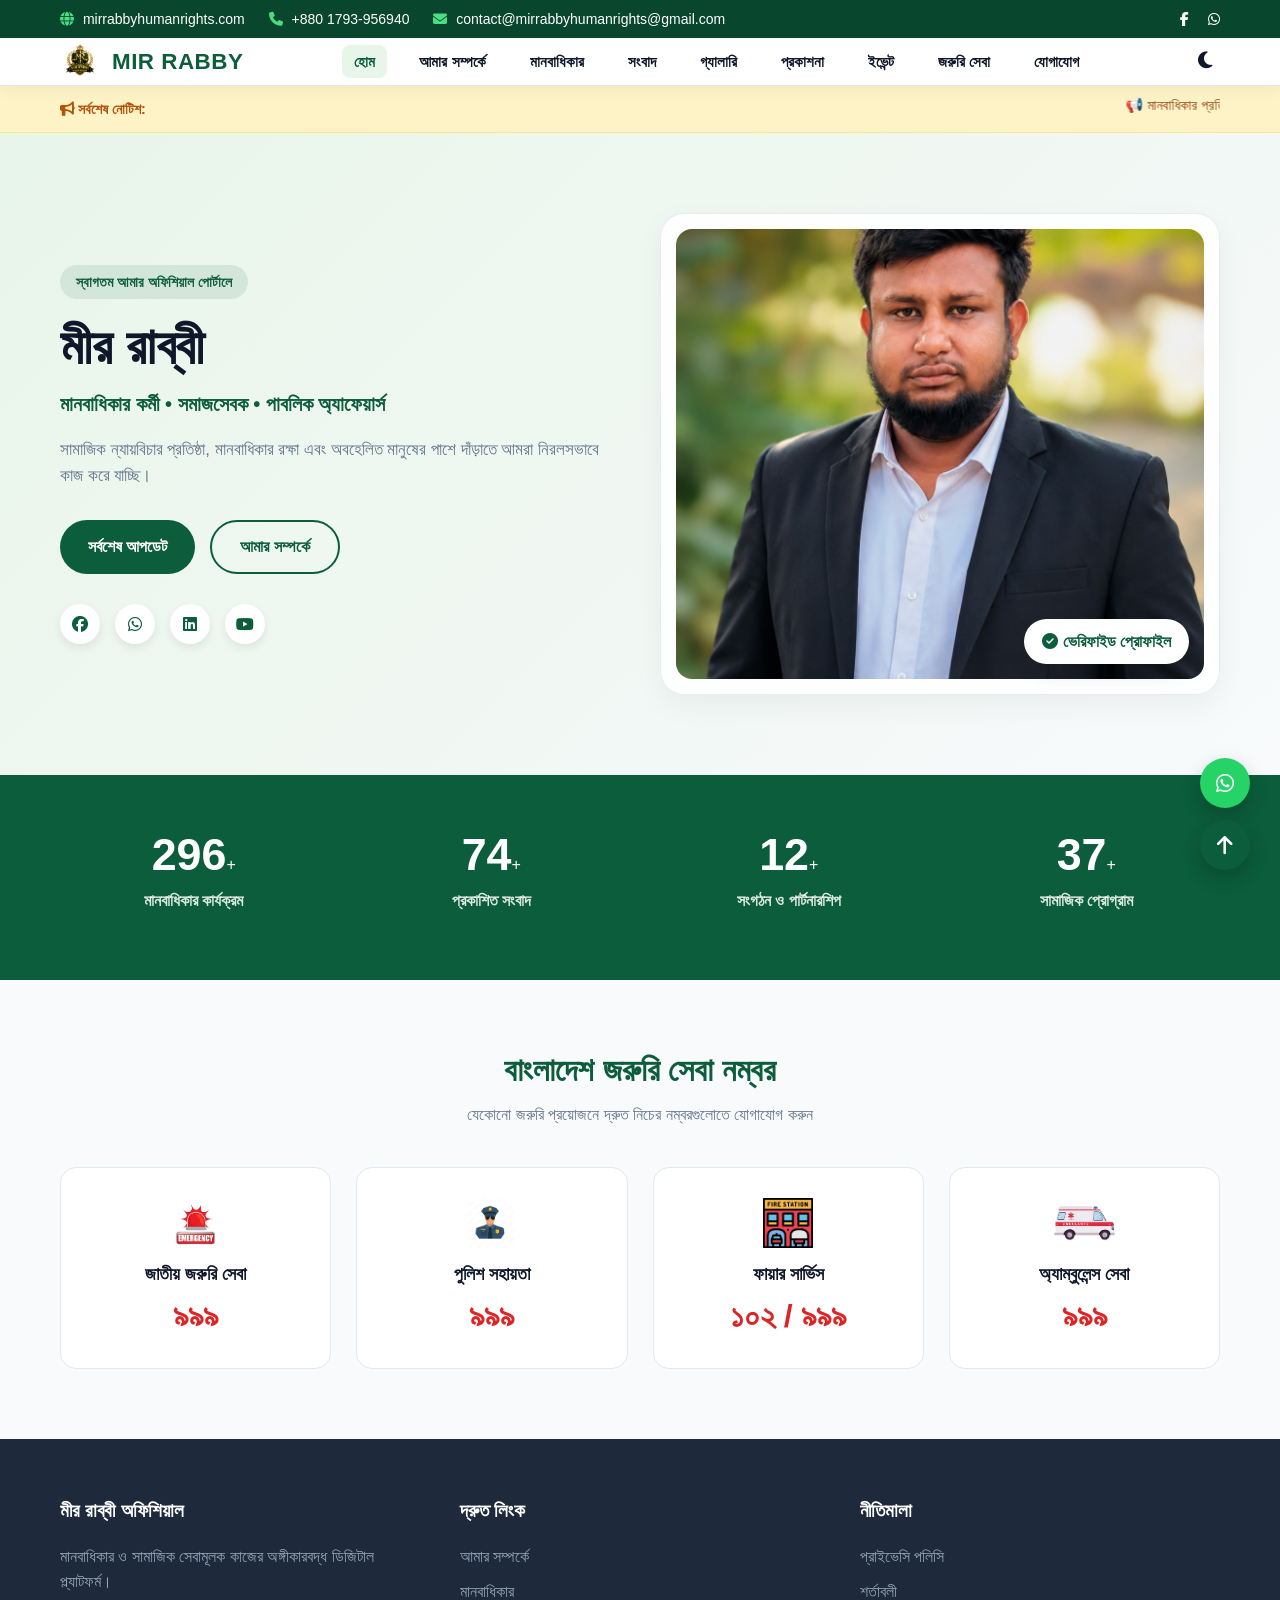
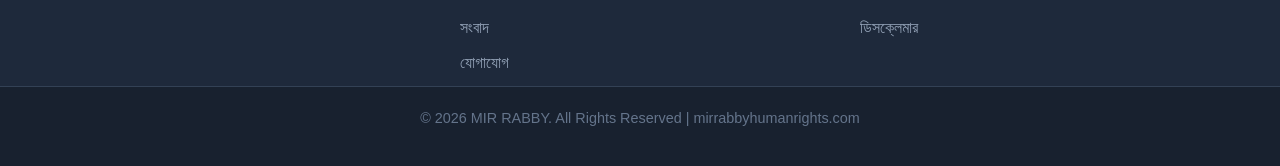
==== index.html @ e4c01ab6 "Update index.html" ====
<!DOCTYPE html>
<html lang="bn">
<head>
    <meta charset="UTF-8">
    <meta name="viewport" content="width=device-width, initial-scale=1.0">
    <title>MIR RABBY | Official Website</title>
    
    <!-- Meta Tags -->
    <meta name="description" content="Mir Rabby Official Website - Human Rights, Social Service & Public Affairs">
    <meta name="author" content="Mir Rabby">
    <meta name="robots" content="index, follow">
    
    <!-- Favicon & PWA -->
    <link rel="icon" type="image/x-icon" href="favicon.ico">
    <link rel="icon" type="image/png" href="assets/images/favicon.png">
    <link rel="manifest" href="manifest.json">
    <meta name="theme-color" content="#0B5D3B">

    <!-- CSS Links -->
    <link rel="stylesheet" href="assets/css/main.css">
    
    <!-- FontAwesome Icons -->
    <link rel="stylesheet" href="https://cdnjs.cloudflare.com/ajax/libs/font-awesome/6.5.1/css/all.min.css">
</head>
<body>

    <!-- 01. Loading Screen -->
    <div id="loader" class="loader-wrapper">
        <div class="loader-content">
            <img src="assets/images/logo.png" alt="Mir Rabby Logo" class="loader-logo" onerror="this.src='https://via.placeholder.com/100?text=MIR+RABBY'">
            <div class="spinner"></div>
            <p class="loader-text">স্বাগতম মীর রাব্বী অফিশিয়াল পোর্টালে...</p>
        </div>
    </div>

    <!-- 02. Top Information Bar -->
    <div class="top-bar">
        <div class="container top-bar-container">
            <div class="top-info">
                <span><i class="fa-solid fa-globe"></i> mirrabbyhumanrights.com</span>
                <span><i class="fa-solid fa-phone"></i> +880 1793-956940</span>
                <span><i class="fa-solid fa-envelope"></i> contact@mirrabbyhumanrights@gmail.com</span>
            </div>
            <div class="top-social">
                <a href="#" target="_blank"><i class="fa-brands fa-facebook-f"></i></a>
                <a href="#" target="_blank"><i class="fa-brands fa-whatsapp"></i></a>
            </div>
        </div>
    </div>

    <!-- 03. Header & Navigation -->
    <header class="header">
        <div class="container header-container">
            <a href="index.html" class="logo">
                <img src="assets/images/logo.png" alt="Logo" onerror="this.src='https://via.placeholder.com/40?text=MR'">
                <span class="logo-text">MIR RABBY</span>
            </a>
            
            <nav class="nav-menu" id="navMenu">
                <ul>
                    <li><a href="index.html" class="active">হোম</a></li>
                    <li><a href="pages/about.html">আমার সম্পর্কে</a></li>
                    <li><a href="pages/human-rights.html">মানবাধিকার</a></li>
                    <li><a href="pages/news.html">সংবাদ</a></li>
                    <li><a href="pages/gallery.html">গ্যালারি</a></li>
                    <li><a href="pages/publications.html">প্রকাশনা</a></li>
                    <li><a href="pages/events.html">ইভেন্ট</a></li>
                    <li><a href="pages/emergency.html">জরুরি সেবা</a></li>
                    <li><a href="pages/contact.html">যোগাযোগ</a></li>
                </ul>
            </nav>

            <div class="header-actions">
                <button class="theme-toggle" id="themeToggle" aria-label="Toggle Theme">
                    <i class="fa-solid fa-moon"></i>
                </button>
                <div class="hamburger" id="hamburger">
                    <span></span>
                    <span></span>
                    <span></span>
                </div>
            </div>
        </div>
    </header>

    <!-- 04. Running Headline (Ticker) -->
    <div class="news-ticker">
        <div class="container ticker-container">
            <div class="ticker-title"><i class="fa-solid fa-bullhorn"></i> সর্বশেষ নোটিশ:</div>
            <div class="ticker-content">
                <marquee onmouseover="this.stop();" onmouseout="this.start();">
                    📢 মানবাধিকার প্রতিষ্ঠায় আমরা প্রতিশ্রুতিবদ্ধ • মানবাধিকার, সামাজিক সেবা ও জনকল্যাণমূলক কার্যক্রমের মাধ্যমে একটি ন্যায়ভিত্তিক, মানবিক ও বৈষম্যহীন সমাজ গড়ে তোলাই আমাদের লক্ষ্য • অন্যায়, দুর্নীতি ও বৈষম্যের বিরুদ্ধে সচেতন হোন এবং মানবতার পক্ষে দাঁড়ান • 🚧 আমাদের ওয়েবসাইট বর্তমানে উন্নয়নাধীন (Under Development) • কাজ সম্পন্ন হলে মানবাধিকার, সামাজিক সেবা, সংবাদ, প্রকাশনা, ছবি, ভিডিও ও বিভিন্ন কার্যক্রমের সর্বশেষ আপডেট এখানে প্রকাশিত হবে • আমাদের সঙ্গে থাকুন এবং নিয়মিত ভিজিট করুন • "যদি আপনি ভয় পান, তবে আপনি শেষ; যদি আপনি অন্যায়ের বিরুদ্ধে রুখে দাঁড়ান, তবে আপনিই বাংলাদেশ।" • প্রয়োজনে 📞 +8801793956940 • 🌐 Welcome to MIR RABBY OFFICIAL
                </marquee>
            </div>
        </div>
    </div>

    <!-- 05. Premium Hero Section -->
    <section class="hero-section">
        <div class="container hero-container">
            <div class="hero-left">
                <span class="welcome-tag">স্বাগতম আমার অফিশিয়াল পোর্টালে</span>
                <h1 class="hero-title">মীর রাব্বী</h1>
                <h3 class="hero-tagline">মানবাধিকার কর্মী • সমাজসেবক • পাবলিক অ্যাফেয়ার্স</h3>
                <p class="hero-intro">
                    সামাজিক ন্যায়বিচার প্রতিষ্ঠা, মানবাধিকার রক্ষা এবং অবহেলিত মানুষের পাশে দাঁড়াতে আমরা নিরলসভাবে কাজ করে যাচ্ছি।
                </p>
                <div class="hero-buttons">
                    <a href="pages/news.html" class="btn btn-primary">সর্বশেষ আপডেট</a>
                    <a href="pages/about.html" class="btn btn-outline">আমার সম্পর্কে</a>
                </div>
                <div class="hero-social">
                    <a href="#"><i class="fa-brands fa-facebook"></i></a>
                    <a href="#"><i class="fa-brands fa-whatsapp"></i></a>
                    <a href="#"><i class="fa-brands fa-linkedin"></i></a>
                    <a href="#"><i class="fa-brands fa-youtube"></i></a>
                </div>
            </div>
            <div class="hero-right">
                <div class="hero-image-card glass-card">
                    <img src="assets/images/profile.jpg" alt="Mir Rabby" class="hero-img" onerror="this.src='https://via.placeholder.com/400x500?text=Mir+Rabby'">
                    <div class="verified-badge">
                        <i class="fa-solid fa-circle-check"></i> ভেরিফাইড প্রোফাইল
                    </div>
                </div>
            </div>
        </div>
    </section>

    <!-- 06. Statistics Section -->
    <section class="stats-section">
        <div class="container stats-container">
            <div class="stat-card">
                <h2 class="counter" data-target="1500">0</h2>+
                <p>মানবাধিকার কার্যক্রম</p>
            </div>
            <div class="stat-card">
                <h2 class="counter" data-target="350">0</h2>+
                <p>প্রকাশিত সংবাদ</p>
            </div>
            <div class="stat-card">
                <h2 class="counter" data-target="12">0</h2>+
                <p>সংগঠন ও পার্টনারশিপ</p>
            </div>
            <div class="stat-card">
                <h2 class="counter" data-target="85">0</h2>+
                <p>সামাজিক প্রোগ্রাম</p>
            </div>
        </div>
    </section>

    <!-- 13. Bangladesh Emergency Services -->
    <section class="emergency-section">
        <div class="container">
            <div class="section-title">
                <h2>বাংলাদেশ জরুরি সেবা নম্বর</h2>
                <p>যেকোনো জরুরি প্রয়োজনে দ্রুত নিচের নম্বরগুলোতে যোগাযোগ করুন</p>
            </div>
            <div class="emergency-grid">
                <div class="emergency-card">
                    <img src="assets/images/icons/emergency.png" alt="Emergency" onerror="this.src='https://via.placeholder.com/50?text=999'">
                    <h3>জাতীয় জরুরি সেবা</h3>
                    <h2>৯৯৯</h2>
                </div>
                <div class="emergency-card">
                    <img src="assets/images/icons/police.png" alt="Police" onerror="this.src='https://via.placeholder.com/50?text=Police'">
                    <h3>পুলিশ সহায়তা</h3>
                    <h2>৯৯৯</h2>
                </div>
                <div class="emergency-card">
                    <img src="assets/images/icons/fire.png" alt="Fire" onerror="this.src='https://via.placeholder.com/50?text=Fire'">
                    <h3>ফায়ার সার্ভিস</h3>
                    <h2>১০২ / ৯৯৯</h2>
                </div>
                <div class="emergency-card">
                    <img src="assets/images/icons/ambulance.png" alt="Ambulance" onerror="this.src='https://via.placeholder.com/50?text=Amb'">
                    <h3>অ্যাম্বুলেন্স সেবা</h3>
                    <h2>৯৯৯</h2>
                </div>
            </div>
        </div>
    </section>

    <!-- 18. Footer -->
    <footer class="footer">
        <div class="container footer-container">
            <div class="footer-col">
                <h3>মীর রাব্বী অফিশিয়াল</h3>
                <p>মানবাধিকার ও সামাজিক সেবামূলক কাজের অঙ্গীকারবদ্ধ ডিজিটাল প্ল্যাটফর্ম।</p>
            </div>
            <div class="footer-col">
                <h3>দ্রুত লিংক</h3>
                <ul>
                    <li><a href="pages/about.html">আমার সম্পর্কে</a></li>
                    <li><a href="pages/human-rights.html">মানবাধিকার</a></li>
                    <li><a href="pages/news.html">সংবাদ</a></li>
                    <li><a href="pages/contact.html">যোগাযোগ</a></li>
                </ul>
            </div>
            <div class="footer-col">
                <h3>নীতিমালা</h3>
                <ul>
                    <li><a href="pages/privacy-policy.html">প্রাইভেসি পলিসি</a></li>
                    <li><a href="pages/terms.html">শর্তাবলী</a></li>
                    <li><a href="pages/disclaimer.html">ডিসক্লেমার</a></li>
                </ul>
            </div>
        </div>
        <div class="footer-bottom">
            <p>&copy; 2026 MIR RABBY. All Rights Reserved | mirrabbyhumanrights.com</p>
        </div>
    </footer>

    <!-- 19. Floating Buttons -->
    <div class="floating-buttons">
        <a href="https://wa.me/8801700000000" class="float-btn whatsapp" target="_blank"><i class="fa-brands fa-whatsapp"></i></a>
        <button class="float-btn back-to-top" id="backToTop"><i class="fa-solid fa-arrow-up"></i></button>
    </div>

    <!-- JavaScript Files -->
    <script src="assets/js/loader.js"></script>
    <script src="assets/js/theme.js"></script>
    <script src="assets/js/navbar.js"></script>
    <script src="assets/js/counter.js"></script>
    <script src="assets/js/scroll.js"></script>
    <script src="assets/js/app.js"></script>
</body>
</html>
---- assets/css/main.css ----
/*
=====================================================
MIR RABBY HUMAN RIGHTS - MAIN CSS CONTROLLER
=====================================================
*/

/* Core Imports */
@import url("./variables.css");
@import url("./reset.css");
@import url("./typography.css");
@import url("./navbar.css");
@import url("./hero.css");
@import url("./emergency.css");
@import url("./footer.css");
@import url("./responsive.css");

/* Container System */
.container {
    width: 100%;
    max-width: var(--container-max-width);
    margin: 0 auto;
    padding: 0 20px;
}

/* Common Layout Components */
.glass-card {
    background: var(--glass-bg);
    backdrop-filter: var(--glass-blur);
    -webkit-backdrop-filter: var(--glass-blur);
    border: 1px solid var(--glass-border);
    border-radius: var(--radius-lg);
    box-shadow: var(--glass-shadow);
}

.section-title {
    text-align: center;
    margin-bottom: 40px;
}

.section-title h2 {
    font-size: 2rem;
    color: var(--primary-color);
    margin-bottom: 10px;
}

.section-title p {
    color: var(--text-muted);
}

/* Button UI Elements */
.btn {
    display: inline-flex;
    align-items: center;
    justify-content: center;
    gap: 10px;
    padding: 12px 28px;
    border-radius: 50px;
    font-weight: 600;
    transition: var(--transition);
}

.btn-primary {
    background: var(--primary-color);
    color: var(--white-color) !important;
}

.btn-primary:hover {
    background: var(--primary-dark);
    transform: translateY(-2px);
}

.btn-outline {
    border: 2px solid var(--primary-color);
    color: var(--primary-color);
}

.btn-outline:hover {
    background: var(--primary-color);
    color: var(--white-color) !important;
}
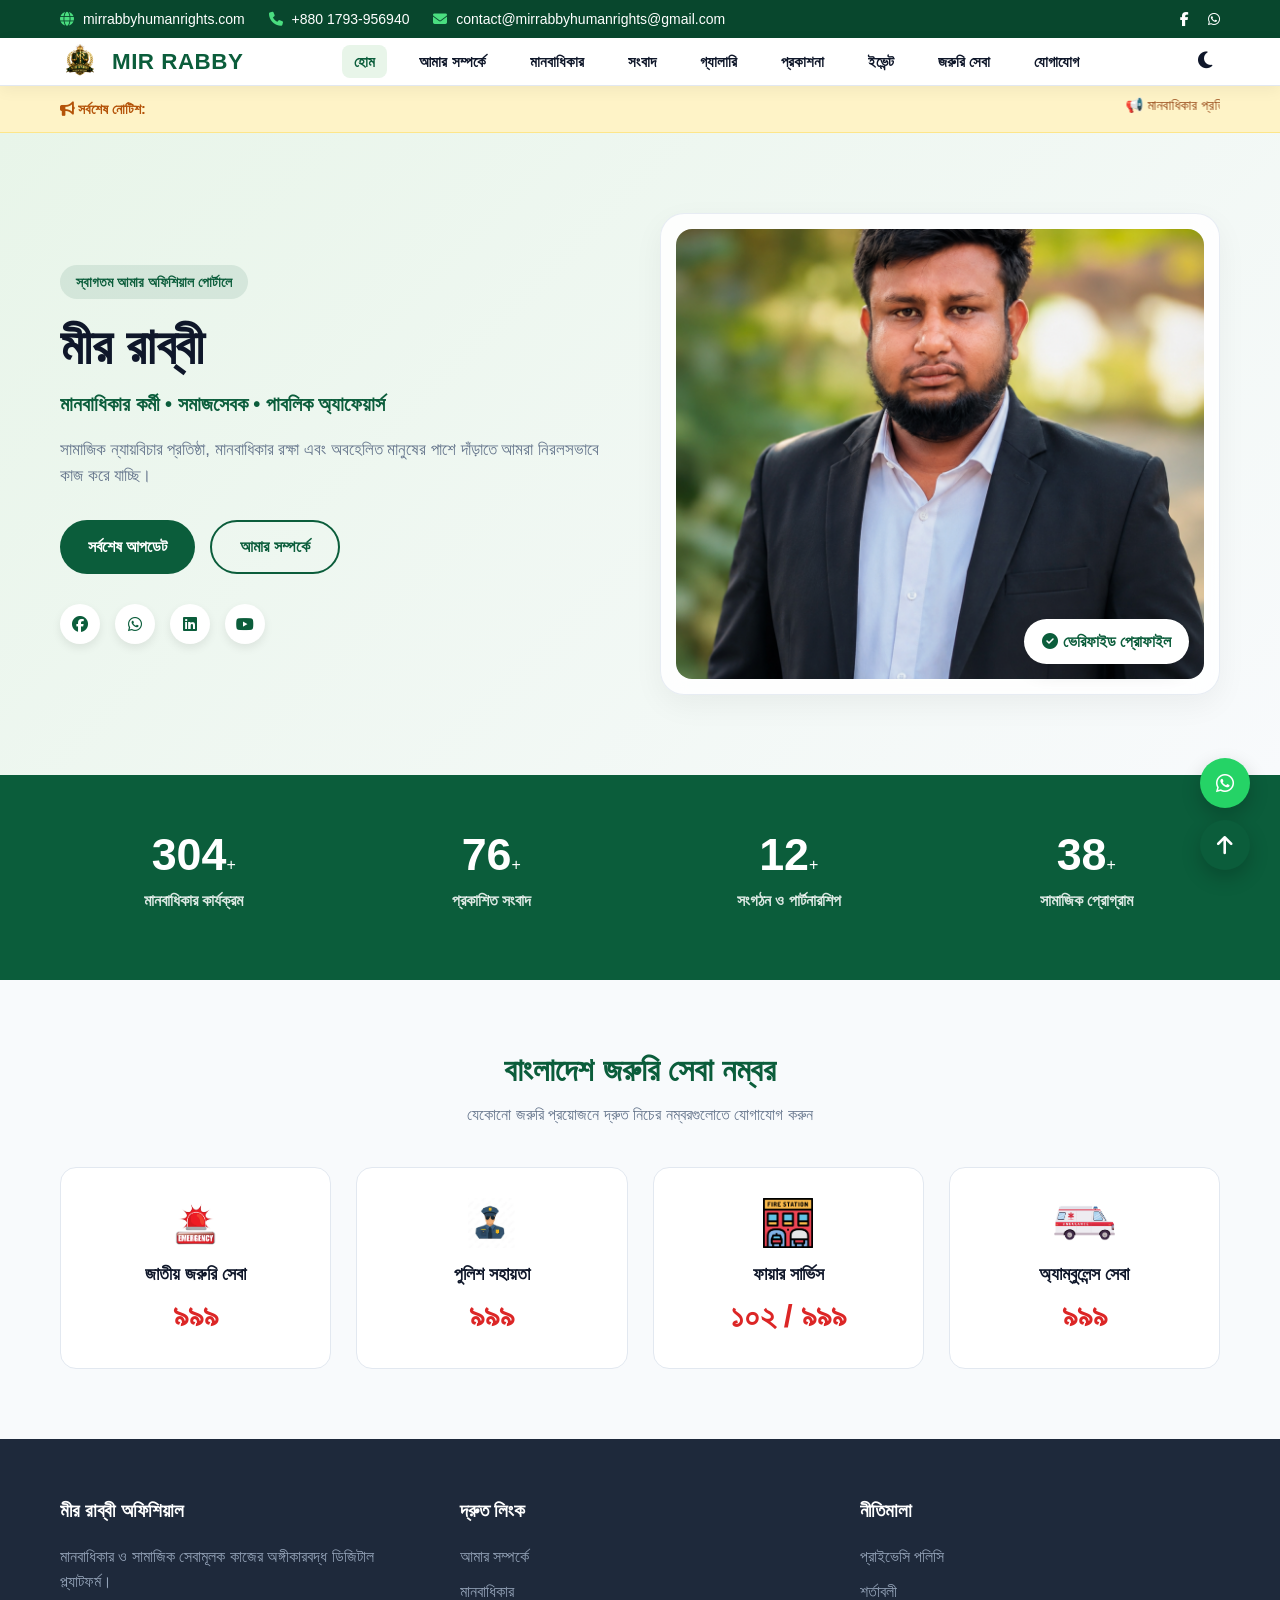
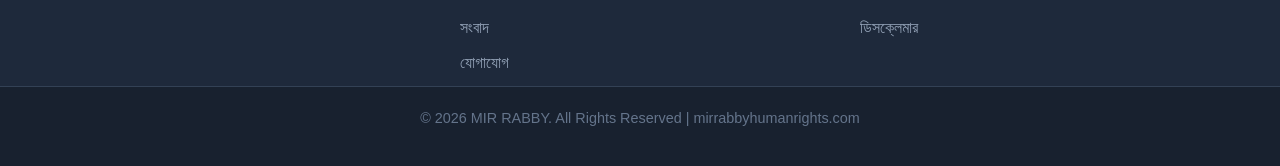
==== commit a9b21df5: "Update index.html" ====
--- a/index.html
+++ b/index.html
@@ -213,7 +213,7 @@
 
     <!-- 19. Floating Buttons -->
     <div class="floating-buttons">
-        <a href="https://wa.me/8801700000000" class="float-btn whatsapp" target="_blank"><i class="fa-brands fa-whatsapp"></i></a>
+        <a href="https://wa.me/8801793956940" class="float-btn whatsapp" target="_blank"><i class="fa-brands fa-whatsapp"></i></a>
         <button class="float-btn back-to-top" id="backToTop"><i class="fa-solid fa-arrow-up"></i></button>
     </div>
 
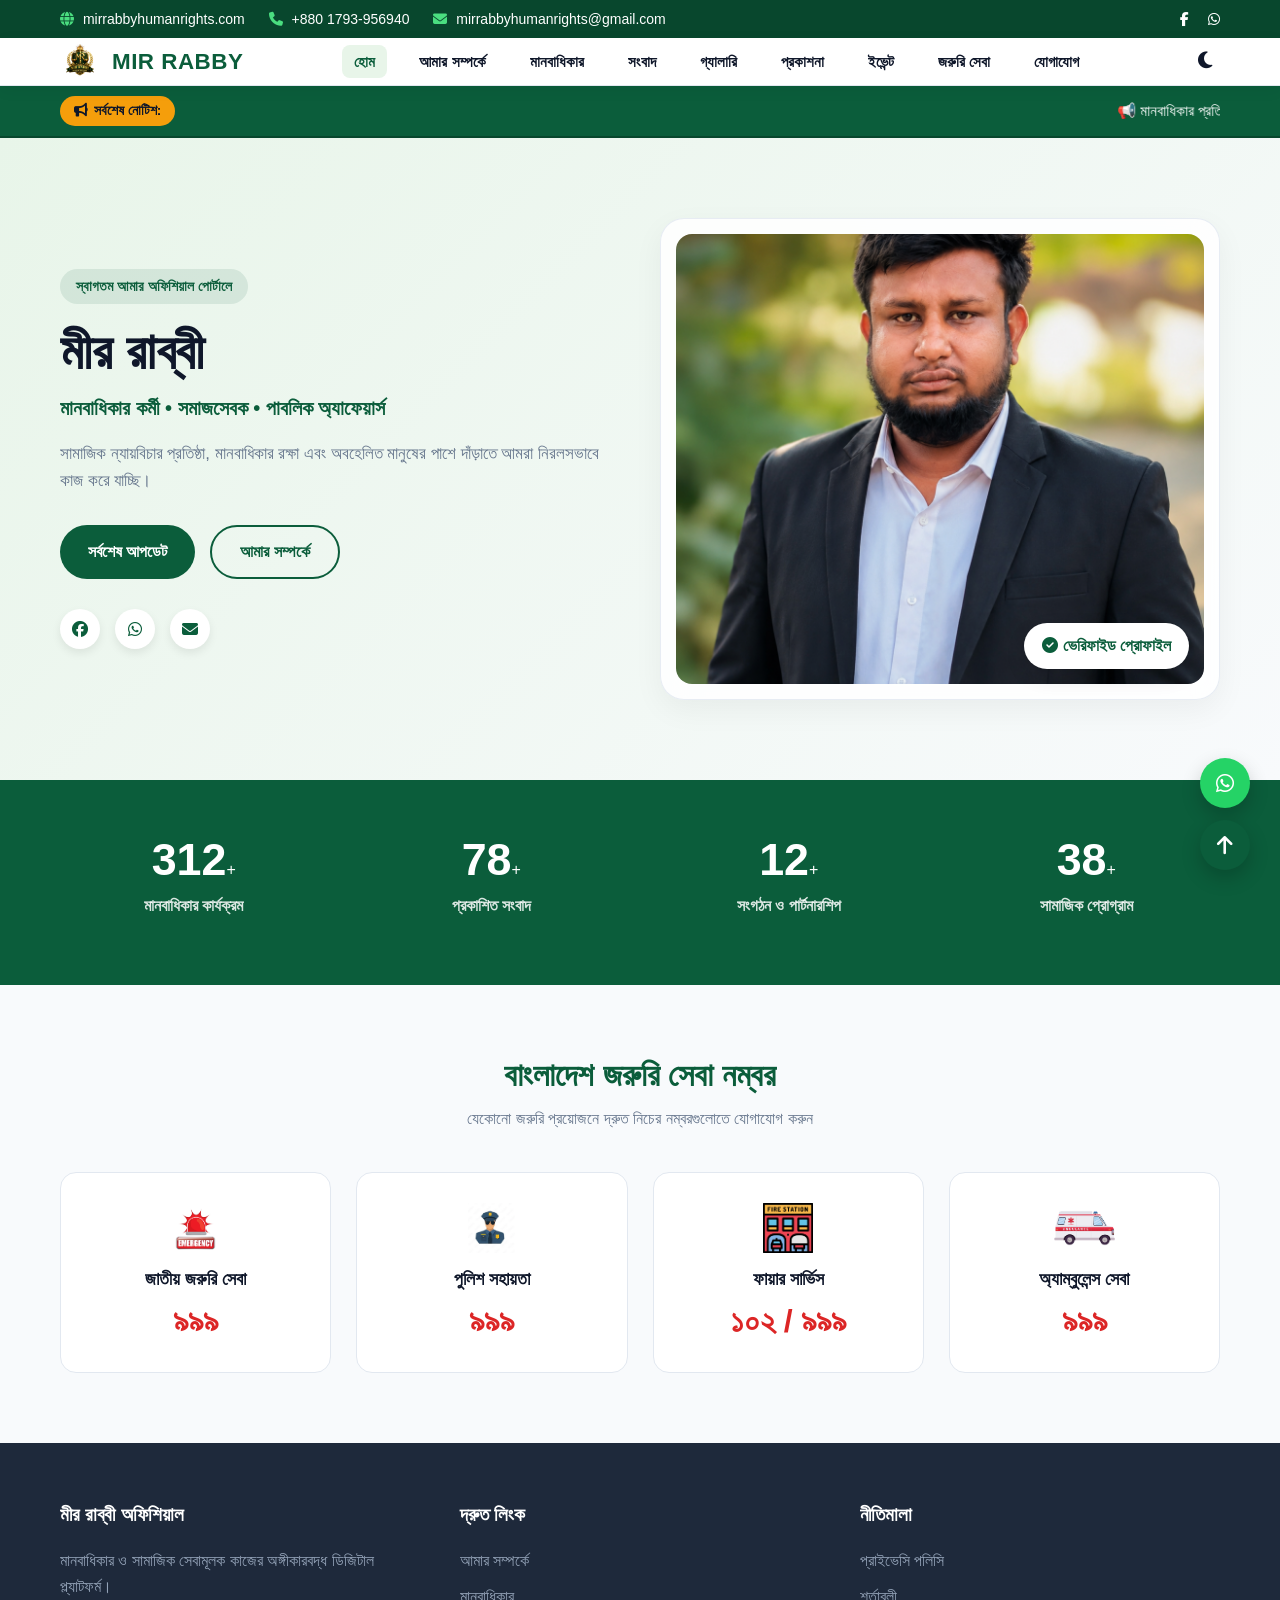
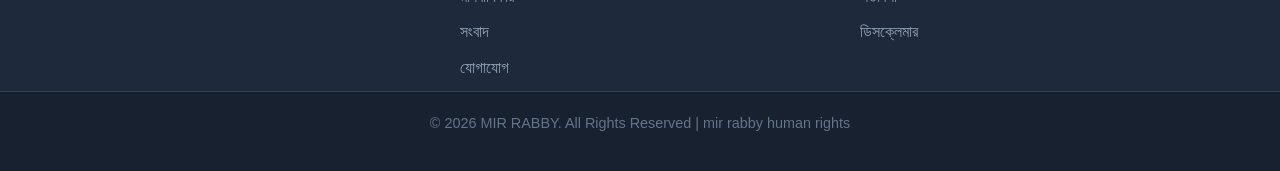
==== commit c656a616: "Update index.html" ====
--- a/index.html
+++ b/index.html
@@ -27,7 +27,7 @@
     <!-- 01. Loading Screen -->
     <div id="loader" class="loader-wrapper">
         <div class="loader-content">
-            <img src="assets/images/logo.png" alt="Mir Rabby Logo" class="loader-logo" onerror="this.src='https://via.placeholder.com/100?text=MIR+RABBY'">
+            <img src="assets/images/logo.png" alt="Mir Rabby Logo" class="loader-logo">
             <div class="spinner"></div>
             <p class="loader-text">স্বাগতম মীর রাব্বী অফিশিয়াল পোর্টালে...</p>
         </div>
@@ -39,11 +39,11 @@
             <div class="top-info">
                 <span><i class="fa-solid fa-globe"></i> mirrabbyhumanrights.com</span>
                 <span><i class="fa-solid fa-phone"></i> +880 1793-956940</span>
-                <span><i class="fa-solid fa-envelope"></i> contact@mirrabbyhumanrights@gmail.com</span>
+                <span><i class="fa-solid fa-envelope"></i> mirrabbyhumanrights@gmail.com</span>
             </div>
             <div class="top-social">
-                <a href="#" target="_blank"><i class="fa-brands fa-facebook-f"></i></a>
-                <a href="#" target="_blank"><i class="fa-brands fa-whatsapp"></i></a>
+                <a href="https://facebook.com/mirrabby962" target="_blank"><i class="fa-brands fa-facebook-f"></i></a>
+                <a href="https://wa.me/8801793956940" target="_blank"><i class="fa-brands fa-whatsapp"></i></a>
             </div>
         </div>
     </div>
@@ -52,7 +52,7 @@
     <header class="header">
         <div class="container header-container">
             <a href="index.html" class="logo">
-                <img src="assets/images/logo.png" alt="Logo" onerror="this.src='https://via.placeholder.com/40?text=MR'">
+                <img src="assets/images/logo.png" alt="Logo">
                 <span class="logo-text">MIR RABBY</span>
             </a>
             
@@ -89,7 +89,7 @@
             <div class="ticker-title"><i class="fa-solid fa-bullhorn"></i> সর্বশেষ নোটিশ:</div>
             <div class="ticker-content">
                 <marquee onmouseover="this.stop();" onmouseout="this.start();">
-                    📢 মানবাধিকার প্রতিষ্ঠায় আমরা প্রতিশ্রুতিবদ্ধ • মানবাধিকার, সামাজিক সেবা ও জনকল্যাণমূলক কার্যক্রমের মাধ্যমে একটি ন্যায়ভিত্তিক, মানবিক ও বৈষম্যহীন সমাজ গড়ে তোলাই আমাদের লক্ষ্য • অন্যায়, দুর্নীতি ও বৈষম্যের বিরুদ্ধে সচেতন হোন এবং মানবতার পক্ষে দাঁড়ান • 🚧 আমাদের ওয়েবসাইট বর্তমানে উন্নয়নাধীন (Under Development) • কাজ সম্পন্ন হলে মানবাধিকার, সামাজিক সেবা, সংবাদ, প্রকাশনা, ছবি, ভিডিও ও বিভিন্ন কার্যক্রমের সর্বশেষ আপডেট এখানে প্রকাশিত হবে • আমাদের সঙ্গে থাকুন এবং নিয়মিত ভিজিট করুন • "যদি আপনি ভয় পান, তবে আপনি শেষ; যদি আপনি অন্যায়ের বিরুদ্ধে রুখে দাঁড়ান, তবে আপনিই বাংলাদেশ।" • প্রয়োজনে 📞 +8801793956940 • 🌐 Welcome to MIR RABBY OFFICIAL
+                    📢 মানবাধিকার প্রতিষ্ঠায় আমরা প্রতিশ্রুতিবদ্ধ • মানবাধিকার, সামাজিক সেবা ও জনকল্যাণমূলক কার্যক্রমের মাধ্যমে একটি ন্যায়ভিত্তিক, মানবিক ও বৈষম্যহীন সমাজ গড়ে তোলাই আমাদের লক্ষ্য • অন্যায়, দুর্নীতি ও বৈষম্যের বিরুদ্ধে সচেতন হোন এবং মানবতার পক্ষে দাঁড়ান • 🚧 আমাদের ওয়েবসাইট বর্তমানে উন্নয়নাধীন (Under Development) • কাজ সম্পন্ন হলে মানবাধিকার, সামাজিক সেবা, সংবাদ, প্রকাশনা, ছবি, ভিডিও ও বিভিন্ন কার্যক্রমের সর্বশেষ আপডেট এখানে প্রকাশিত হবে • আমাদের সঙ্গে থাকুন এবং নিয়মিত ভিজিট করুন • "যদি আপনি ভয় পান, তবে আপনি শেষ; যদি আপনি অন্যায়ের বিরুদ্ধে রুখে দাঁড়ান, তবে আপনিই বাংলাদেশ।" • প্রয়োজনে 📞 +8801793956940 • 🌐 Welcome to MIR RABBY OFFICIAL
                 </marquee>
             </div>
         </div>
@@ -110,15 +110,14 @@
                     <a href="pages/about.html" class="btn btn-outline">আমার সম্পর্কে</a>
                 </div>
                 <div class="hero-social">
-                    <a href="#"><i class="fa-brands fa-facebook"></i></a>
-                    <a href="#"><i class="fa-brands fa-whatsapp"></i></a>
-                    <a href="#"><i class="fa-brands fa-linkedin"></i></a>
-                    <a href="#"><i class="fa-brands fa-youtube"></i></a>
+                    <a href="https://facebook.com/mirrabby962" target="_blank"><i class="fa-brands fa-facebook"></i></a>
+                    <a href="https://wa.me/8801793956940" target="_blank"><i class="fa-brands fa-whatsapp"></i></a>
+                    <a href="mailto:mirrabbyhumanrights@gmail.com"><i class="fa-solid fa-envelope"></i></a>
                 </div>
             </div>
             <div class="hero-right">
                 <div class="hero-image-card glass-card">
-                    <img src="assets/images/profile.jpg" alt="Mir Rabby" class="hero-img" onerror="this.src='https://via.placeholder.com/400x500?text=Mir+Rabby'">
+                    <img src="assets/images/profile.jpg" alt="Mir Rabby" class="hero-img">
                     <div class="verified-badge">
                         <i class="fa-solid fa-circle-check"></i> ভেরিফাইড প্রোফাইল
                     </div>
@@ -154,26 +153,26 @@
         <div class="container">
             <div class="section-title">
                 <h2>বাংলাদেশ জরুরি সেবা নম্বর</h2>
-                <p>যেকোনো জরুরি প্রয়োজনে দ্রুত নিচের নম্বরগুলোতে যোগাযোগ করুন</p>
+                <p>যেকোনো জরুরি প্রয়োজনে দ্রুত নিচের নম্বরগুলোতে যোগাযোগ করুন</p>
             </div>
             <div class="emergency-grid">
                 <div class="emergency-card">
-                    <img src="assets/images/icons/emergency.png" alt="Emergency" onerror="this.src='https://via.placeholder.com/50?text=999'">
+                    <img src="assets/images/icons/emergency.png" alt="Emergency" onerror="this.src='assets/images/logo.png'">
                     <h3>জাতীয় জরুরি সেবা</h3>
                     <h2>৯৯৯</h2>
                 </div>
                 <div class="emergency-card">
-                    <img src="assets/images/icons/police.png" alt="Police" onerror="this.src='https://via.placeholder.com/50?text=Police'">
+                    <img src="assets/images/icons/police.png" alt="Police" onerror="this.src='assets/images/logo.png'">
                     <h3>পুলিশ সহায়তা</h3>
                     <h2>৯৯৯</h2>
                 </div>
                 <div class="emergency-card">
-                    <img src="assets/images/icons/fire.png" alt="Fire" onerror="this.src='https://via.placeholder.com/50?text=Fire'">
+                    <img src="assets/images/icons/fire.png" alt="Fire" onerror="this.src='assets/images/logo.png'">
                     <h3>ফায়ার সার্ভিস</h3>
                     <h2>১০২ / ৯৯৯</h2>
                 </div>
                 <div class="emergency-card">
-                    <img src="assets/images/icons/ambulance.png" alt="Ambulance" onerror="this.src='https://via.placeholder.com/50?text=Amb'">
+                    <img src="assets/images/icons/ambulance.png" alt="Ambulance" onerror="this.src='assets/images/logo.png'">
                     <h3>অ্যাম্বুলেন্স সেবা</h3>
                     <h2>৯৯৯</h2>
                 </div>
@@ -207,7 +206,7 @@
             </div>
         </div>
         <div class="footer-bottom">
-            <p>&copy; 2026 MIR RABBY. All Rights Reserved | mirrabbyhumanrights.com</p>
+            <p>&copy; 2026 MIR RABBY. All Rights Reserved | mir rabby human rights</p>
         </div>
     </footer>
 
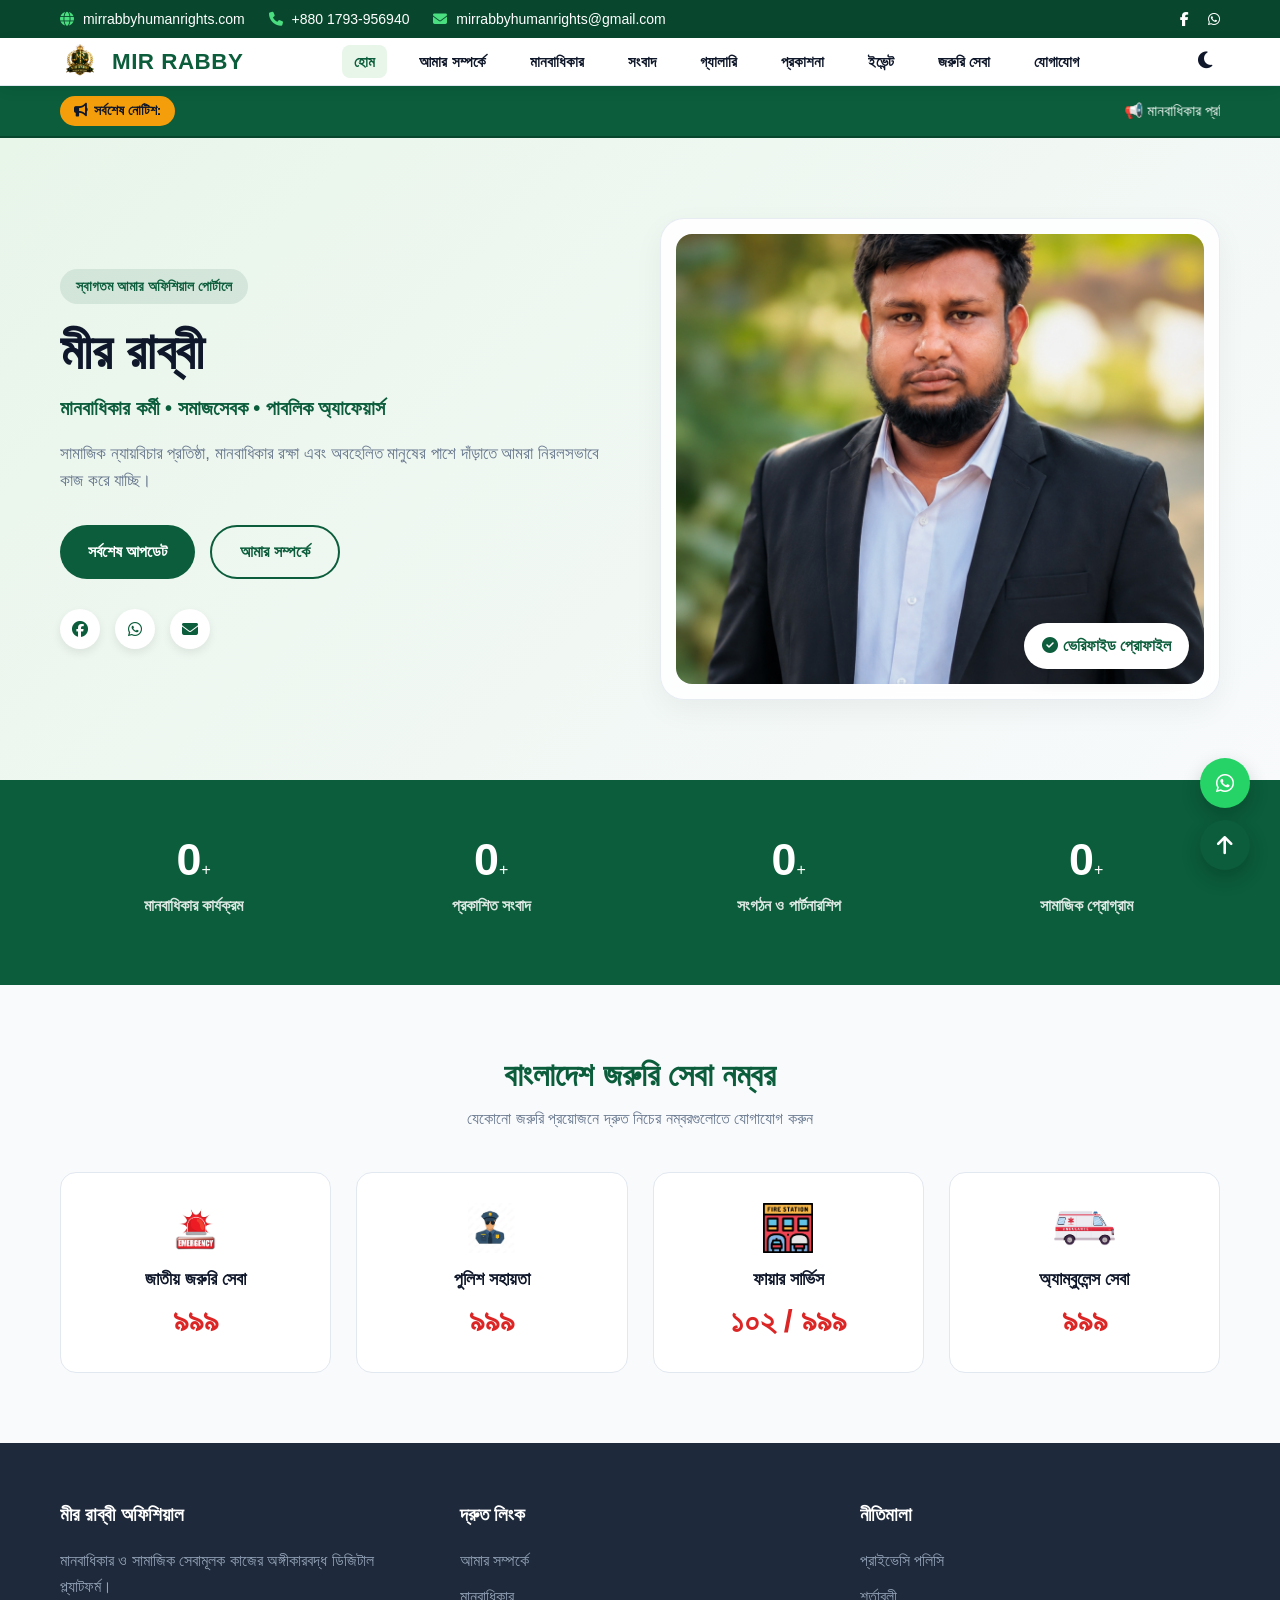
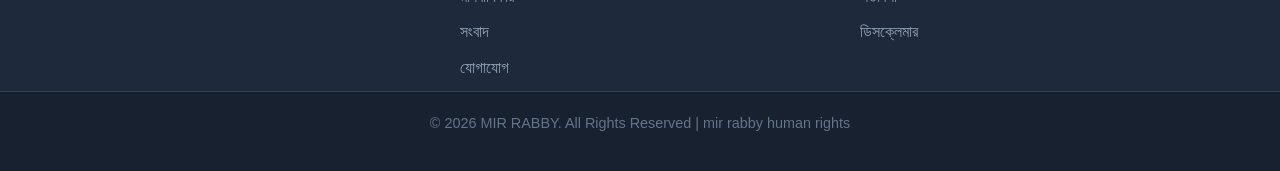
==== commit e6876519: "Set all counter data-target values to zero Updated counter data-target values to zero for all stat c" ====
--- a/index.html
+++ b/index.html
@@ -130,19 +130,19 @@
     <section class="stats-section">
         <div class="container stats-container">
             <div class="stat-card">
-                <h2 class="counter" data-target="1500">0</h2>+
+                <h2 class="counter" data-target="0">0</h2>+
                 <p>মানবাধিকার কার্যক্রম</p>
             </div>
             <div class="stat-card">
-                <h2 class="counter" data-target="350">0</h2>+
+                <h2 class="counter" data-target="0">0</h2>+
                 <p>প্রকাশিত সংবাদ</p>
             </div>
             <div class="stat-card">
-                <h2 class="counter" data-target="12">0</h2>+
+                <h2 class="counter" data-target="0">0</h2>+
                 <p>সংগঠন ও পার্টনারশিপ</p>
             </div>
             <div class="stat-card">
-                <h2 class="counter" data-target="85">0</h2>+
+                <h2 class="counter" data-target="0">0</h2>+
                 <p>সামাজিক প্রোগ্রাম</p>
             </div>
         </div>
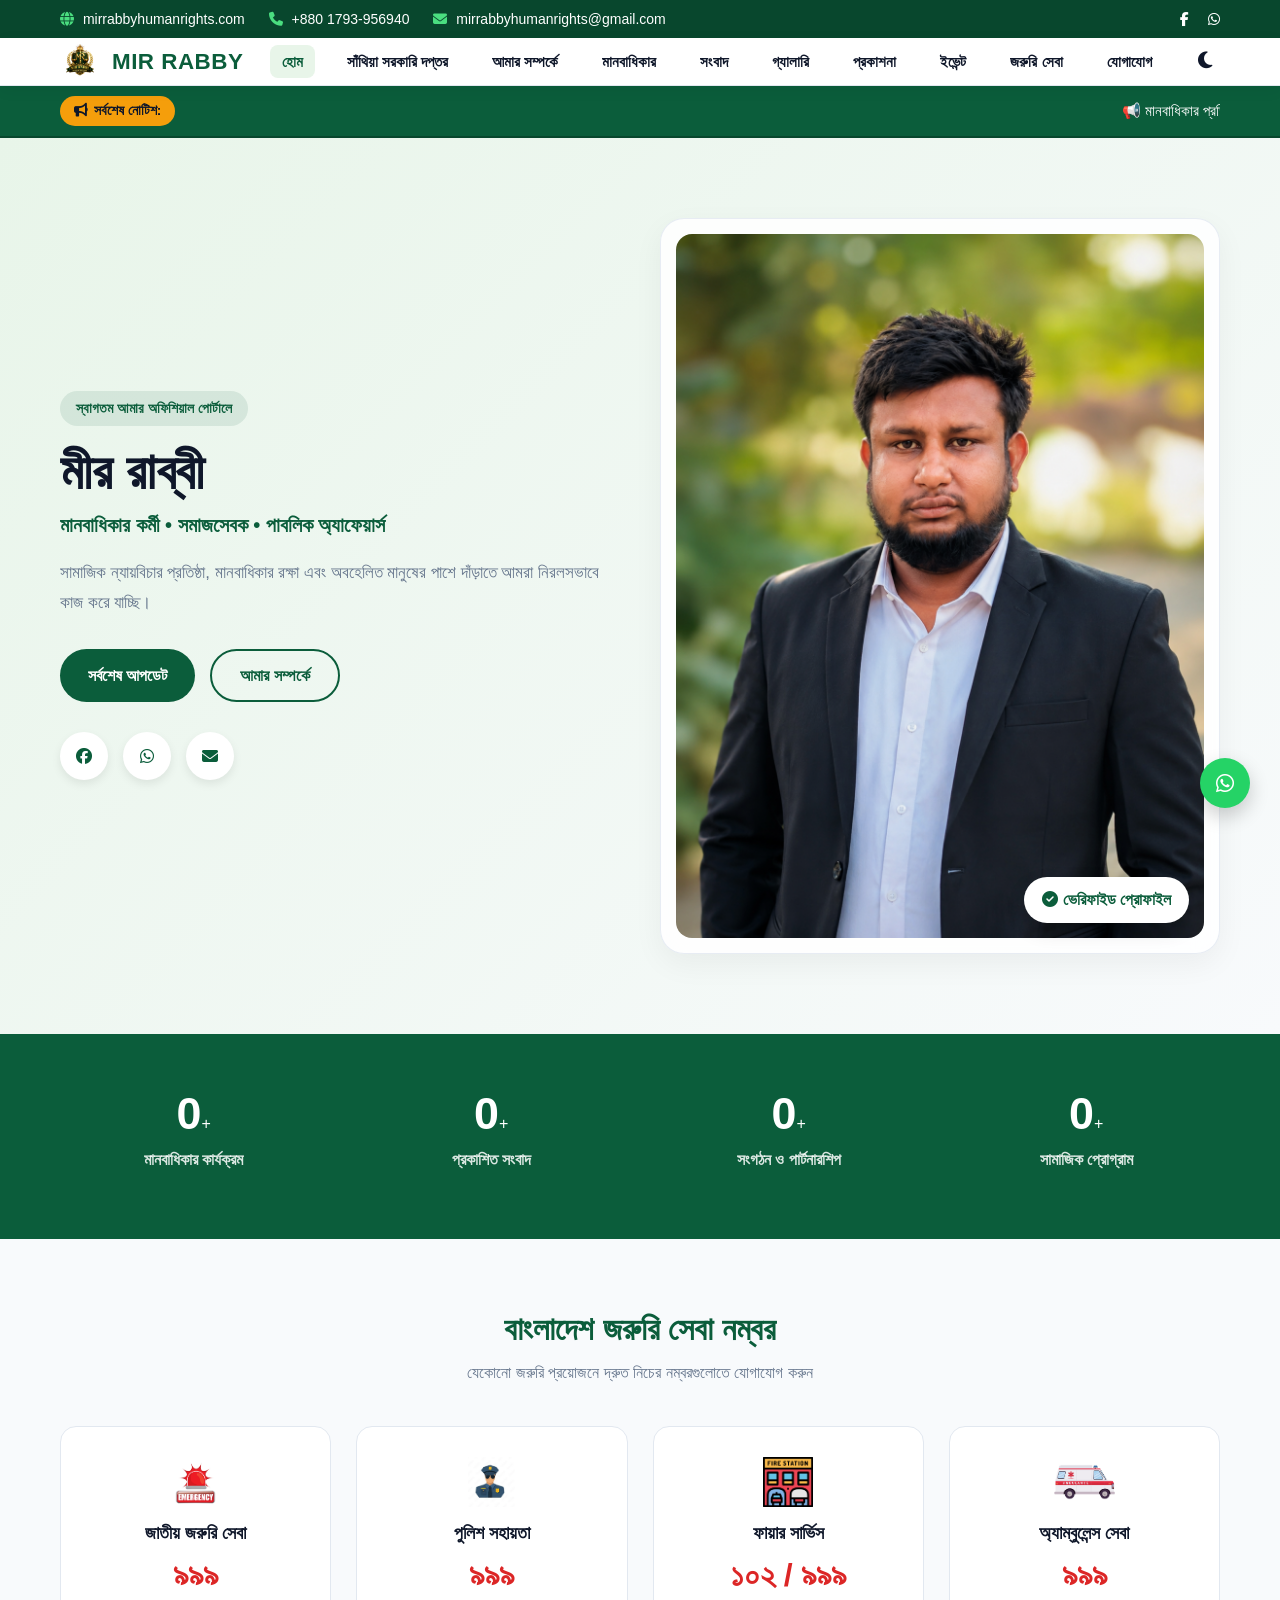
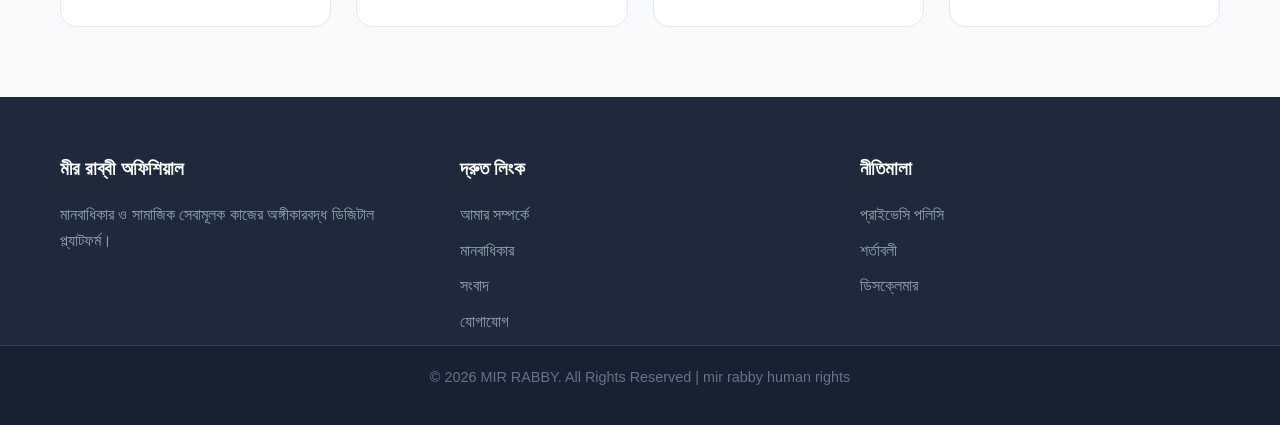
==== commit ced5cf4e: "Add link to Sathia government offices page" ====
--- a/index.html
+++ b/index.html
@@ -59,6 +59,7 @@
             <nav class="nav-menu" id="navMenu">
                 <ul>
                     <li><a href="index.html" class="active">হোম</a></li>
+                    <li><a href="pages/sathia-government-offices.html">সাঁথিয়া সরকারি দপ্তর</a></li>
                     <li><a href="pages/about.html">আমার সম্পর্কে</a></li>
                     <li><a href="pages/human-rights.html">মানবাধিকার</a></li>
                     <li><a href="pages/news.html">সংবাদ</a></li>
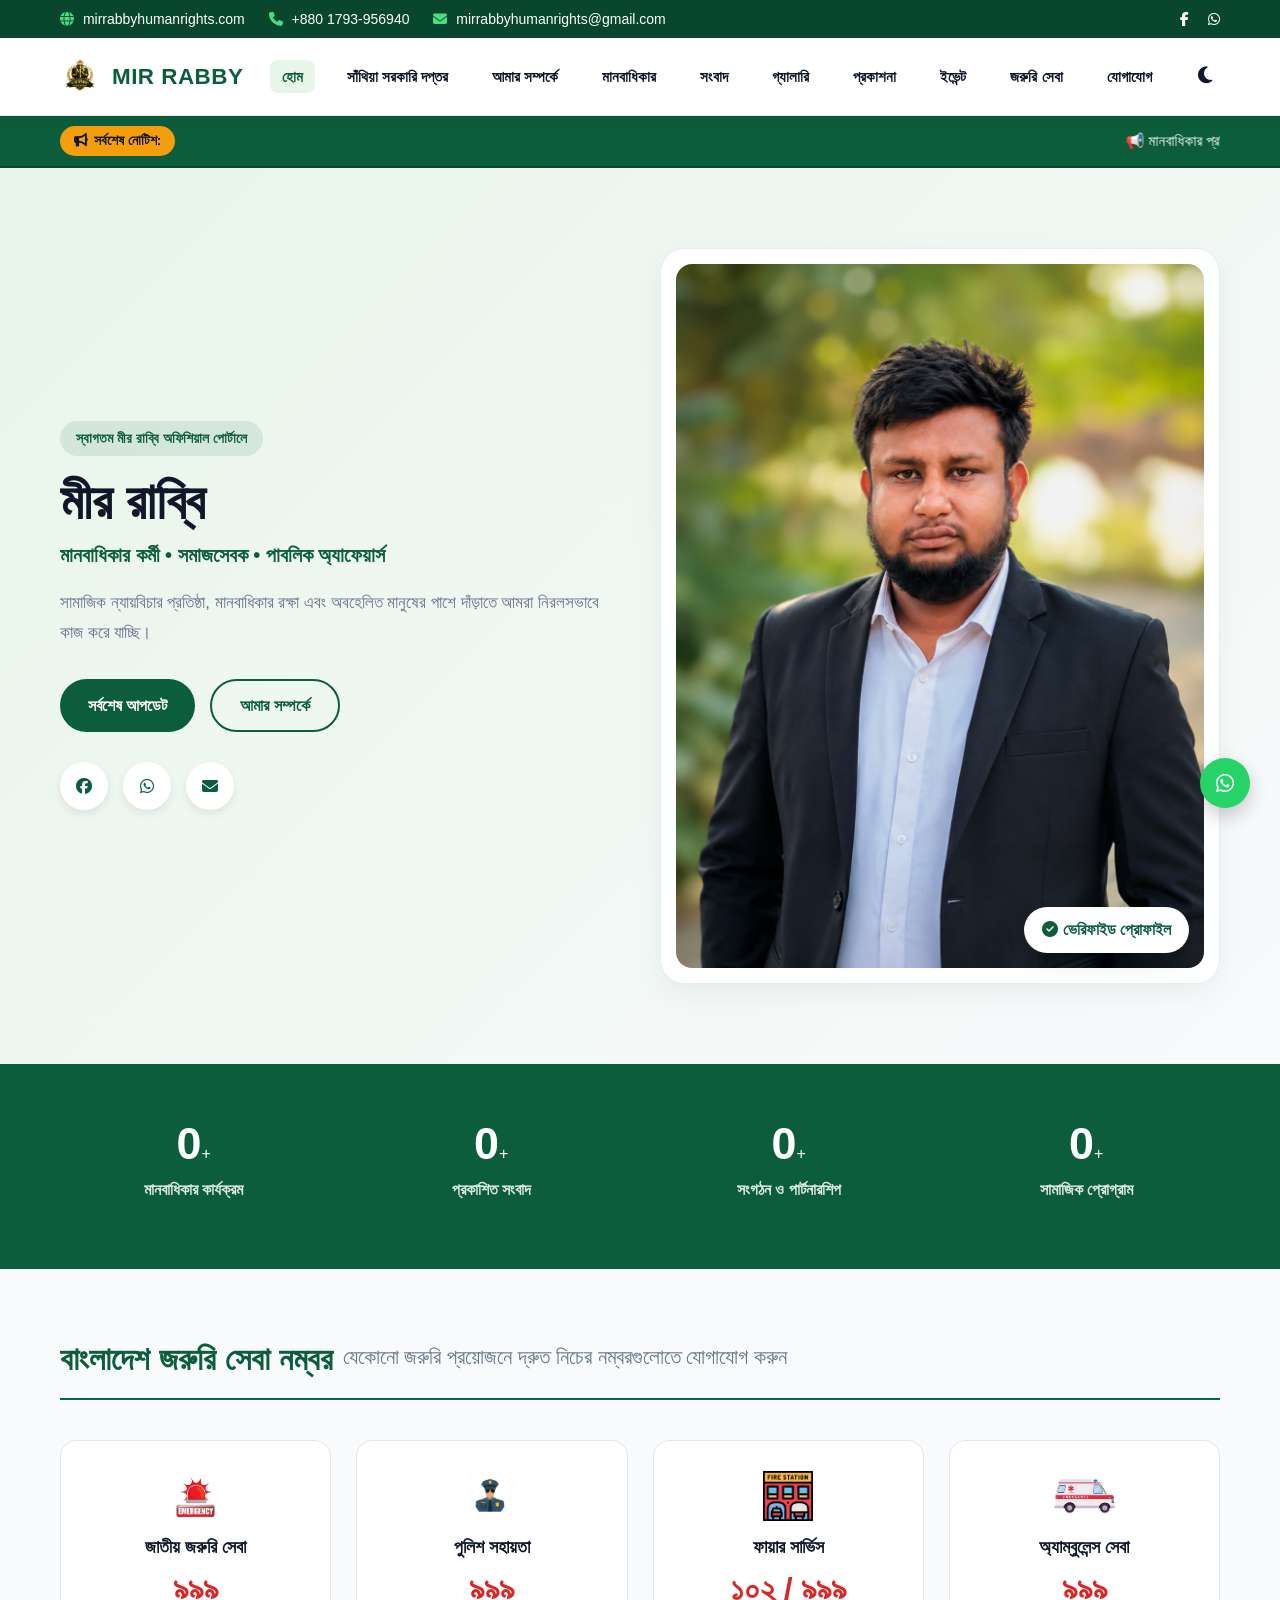
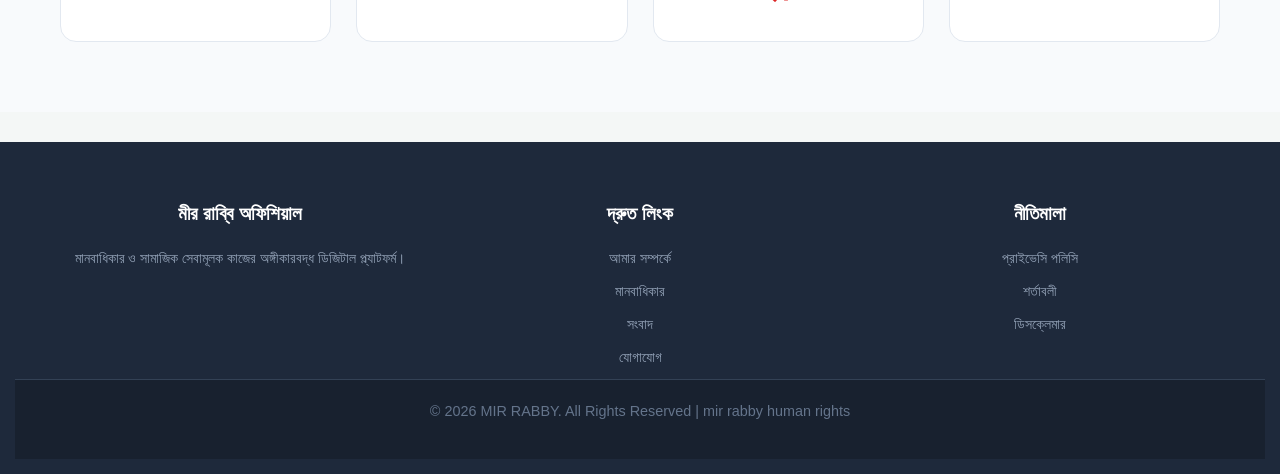
==== commit ee0303ea: "Fix spelling of 'Rabby' to 'Rabbie' in index.html" ====
--- a/index.html
+++ b/index.html
@@ -29,7 +29,7 @@
         <div class="loader-content">
             <img src="assets/images/logo.png" alt="Mir Rabby Logo" class="loader-logo">
             <div class="spinner"></div>
-            <p class="loader-text">স্বাগতম মীর রাব্বী অফিশিয়াল পোর্টালে...</p>
+            <p class="loader-text">স্বাগতম মীর রাব্বি অফিশিয়াল পোর্টালে...</p>
         </div>
     </div>
 
@@ -100,8 +100,8 @@
     <section class="hero-section">
         <div class="container hero-container">
             <div class="hero-left">
-                <span class="welcome-tag">স্বাগতম আমার অফিশিয়াল পোর্টালে</span>
-                <h1 class="hero-title">মীর রাব্বী</h1>
+                <span class="welcome-tag">স্বাগতম মীর রাব্বি অফিশিয়াল পোর্টালে</span>
+                <h1 class="hero-title">মীর রাব্বি</h1>
                 <h3 class="hero-tagline">মানবাধিকার কর্মী • সমাজসেবক • পাবলিক অ্যাফেয়ার্স</h3>
                 <p class="hero-intro">
                     সামাজিক ন্যায়বিচার প্রতিষ্ঠা, মানবাধিকার রক্ষা এবং অবহেলিত মানুষের পাশে দাঁড়াতে আমরা নিরলসভাবে কাজ করে যাচ্ছি।
@@ -185,7 +185,7 @@
     <footer class="footer">
         <div class="container footer-container">
             <div class="footer-col">
-                <h3>মীর রাব্বী অফিশিয়াল</h3>
+                <h3>মীর রাব্বি অফিশিয়াল</h3>
                 <p>মানবাধিকার ও সামাজিক সেবামূলক কাজের অঙ্গীকারবদ্ধ ডিজিটাল প্ল্যাটফর্ম।</p>
             </div>
             <div class="footer-col">
--- a/assets/css/main.css
+++ b/assets/css/main.css
@@ -12,6 +12,7 @@
 @import url("./hero.css");
 @import url("./emergency.css");
 @import url("./footer.css");
+@import url("./government-offices.css");
 @import url("./responsive.css");
 
 /* Container System */
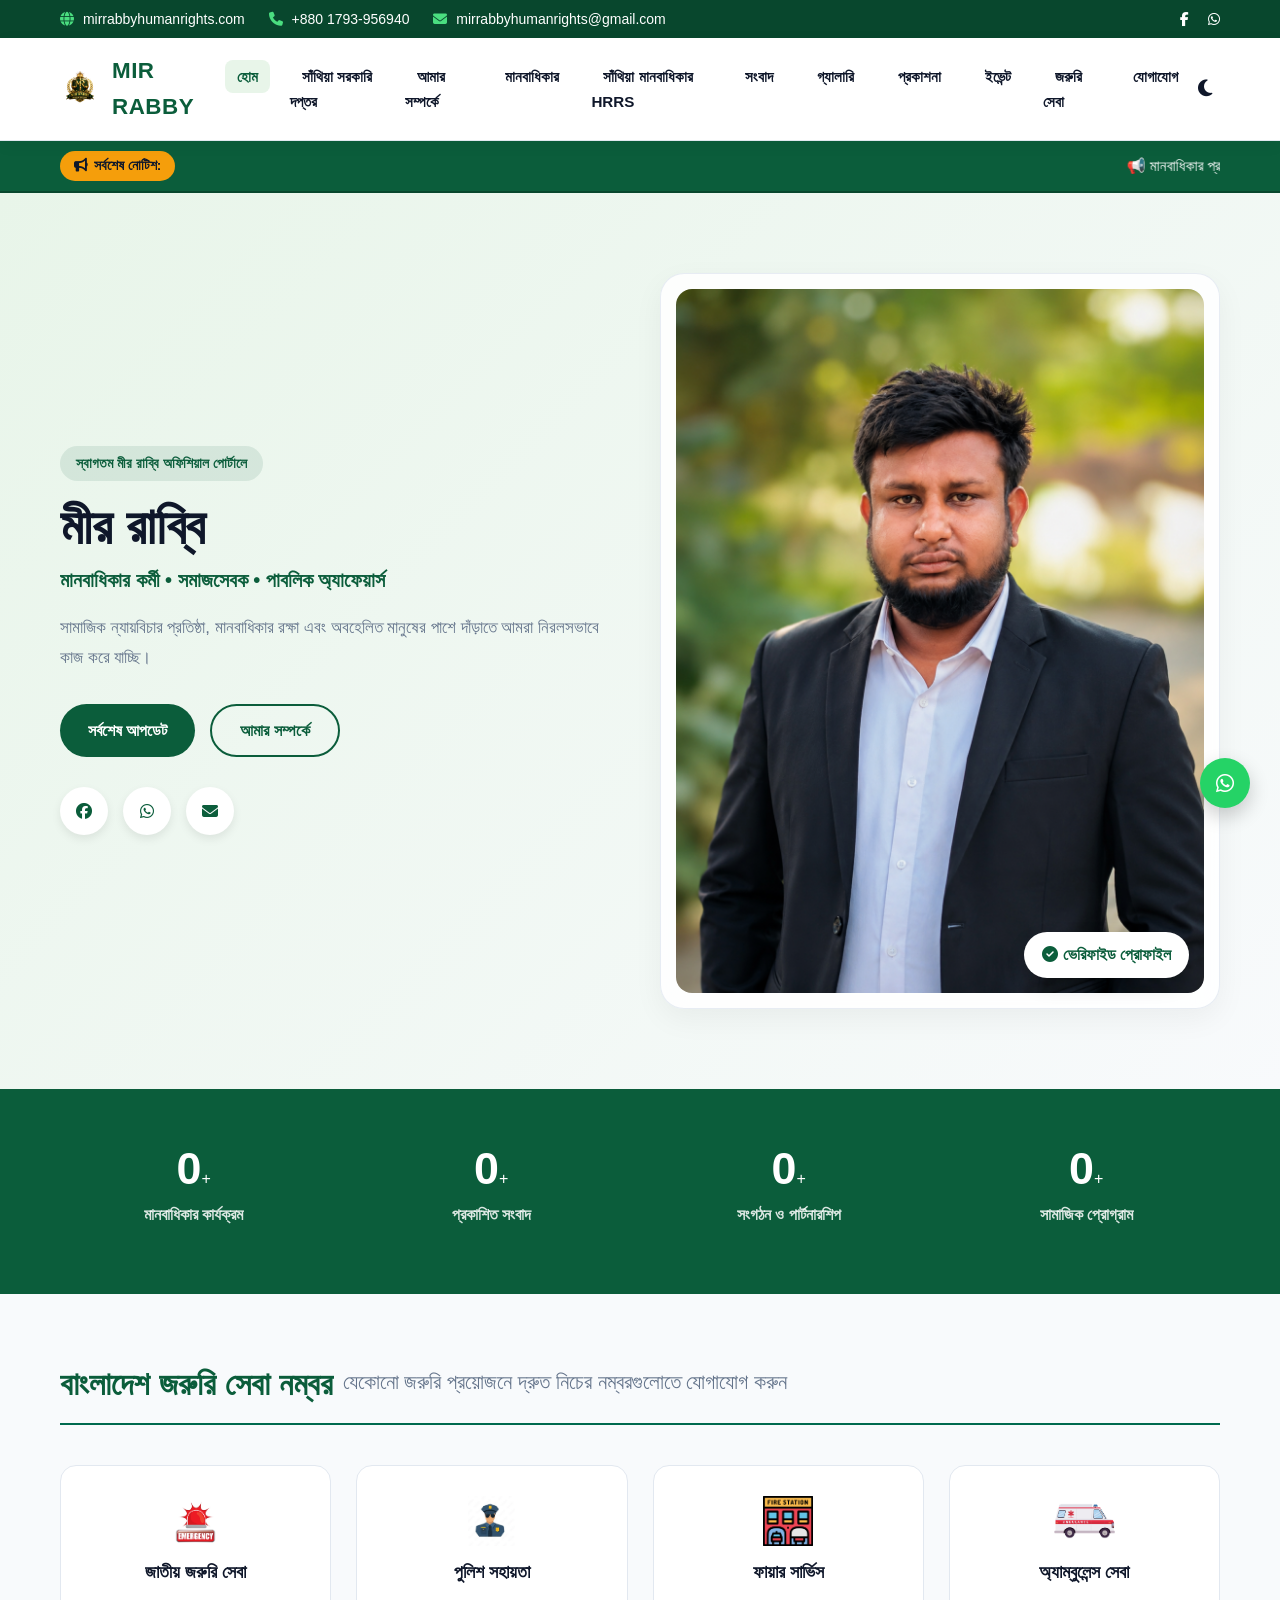
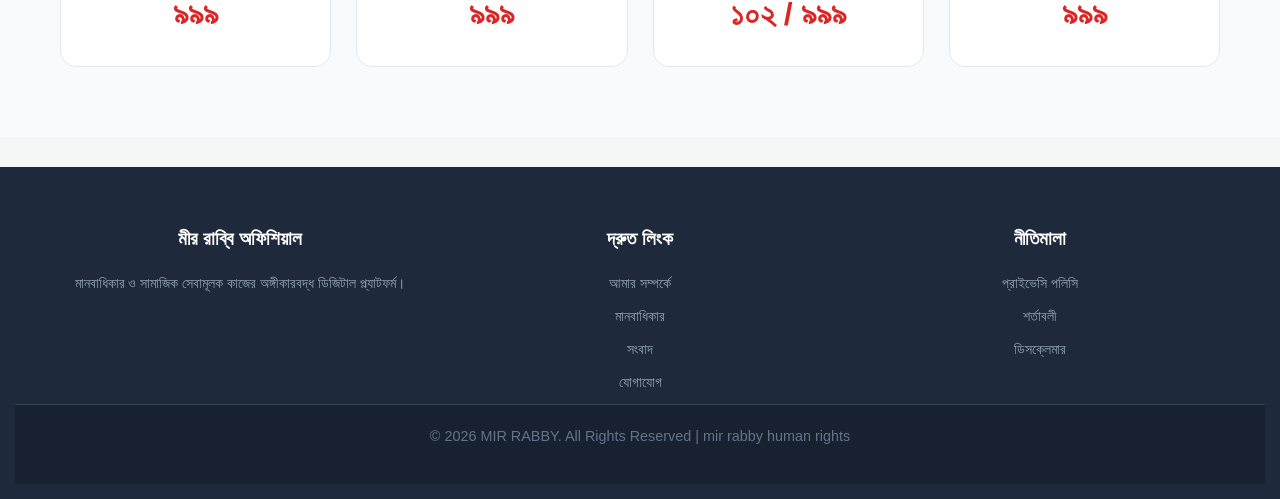
==== commit 4524e7fb: "Add link to Santhia Human Rights HRRS page" ====
--- a/index.html
+++ b/index.html
@@ -62,6 +62,7 @@
                     <li><a href="pages/sathia-government-offices.html">সাঁথিয়া সরকারি দপ্তর</a></li>
                     <li><a href="pages/about.html">আমার সম্পর্কে</a></li>
                     <li><a href="pages/human-rights.html">মানবাধিকার</a></li>
+                    <li><a href="pages/santhia-human-rights-hrrs.html">সাঁথিয়া মানবাধিকার HRRS</a></li>
                     <li><a href="pages/news.html">সংবাদ</a></li>
                     <li><a href="pages/gallery.html">গ্যালারি</a></li>
                     <li><a href="pages/publications.html">প্রকাশনা</a></li>
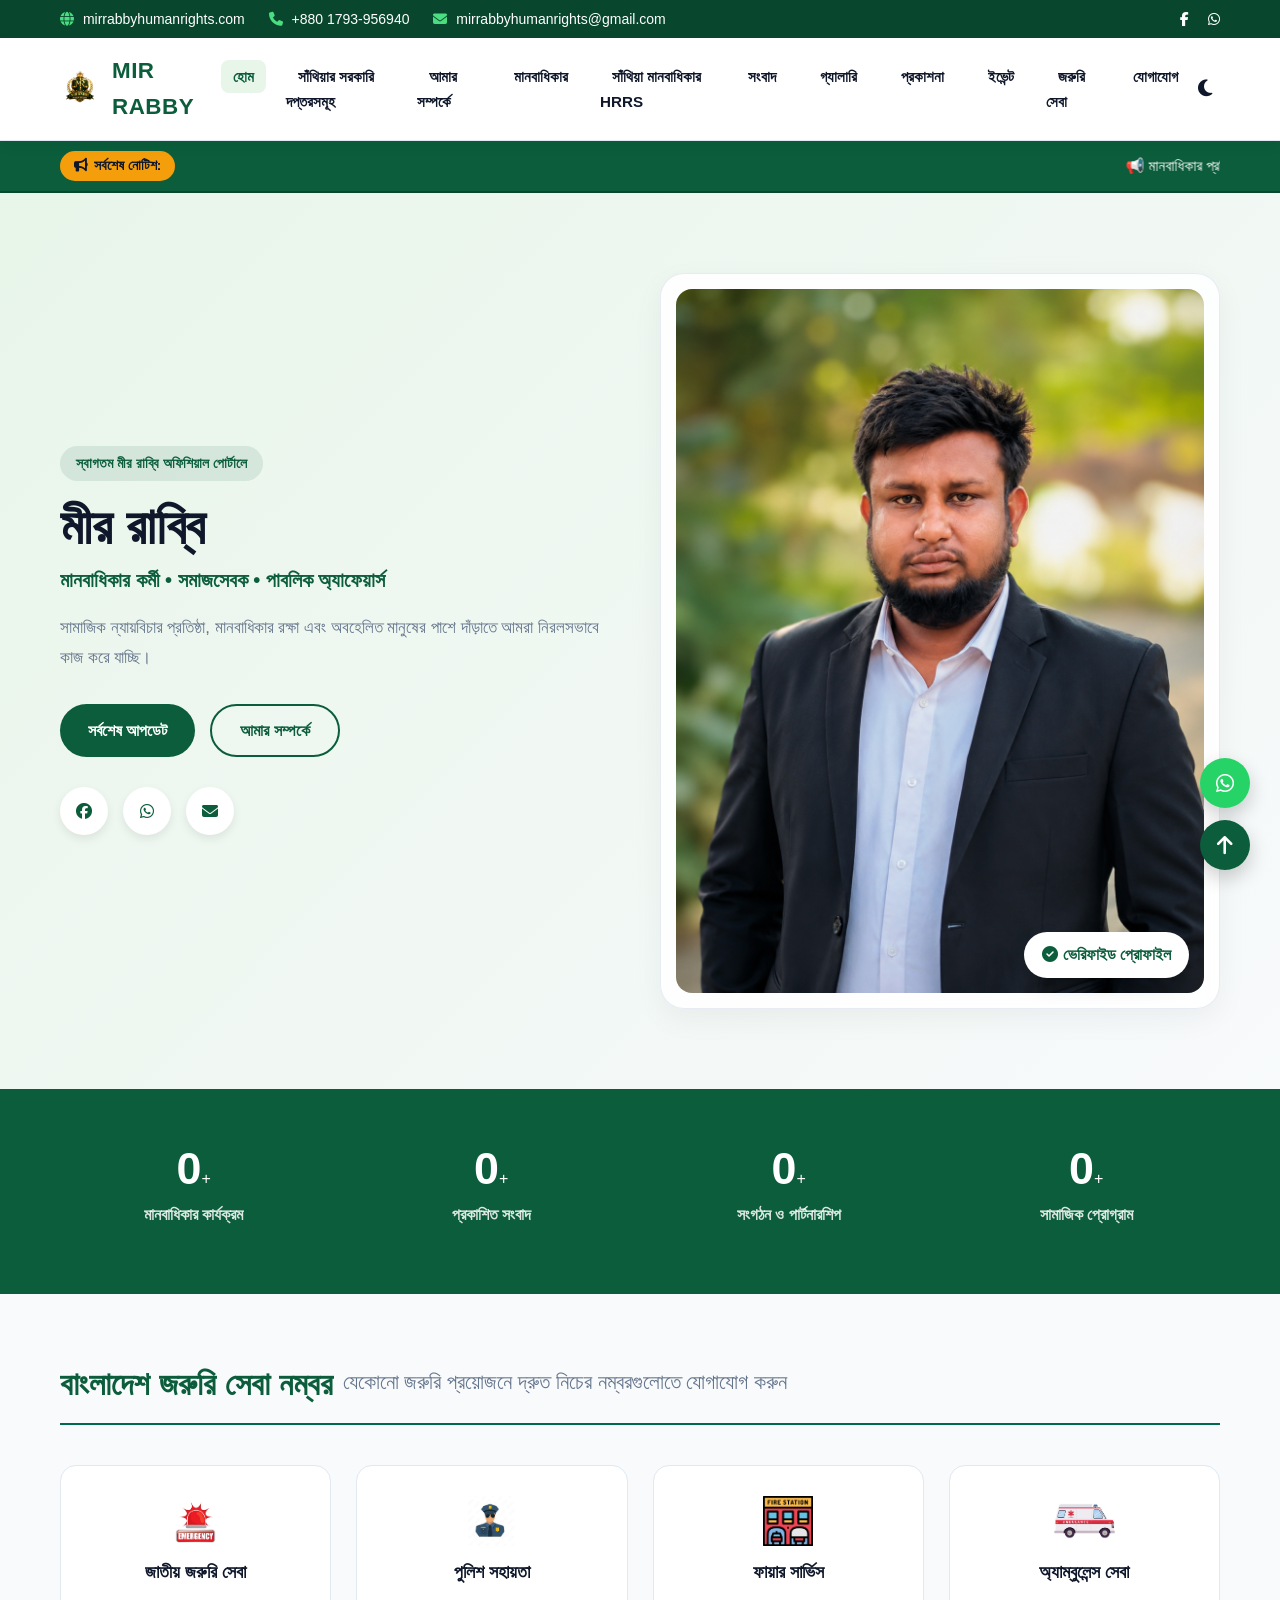
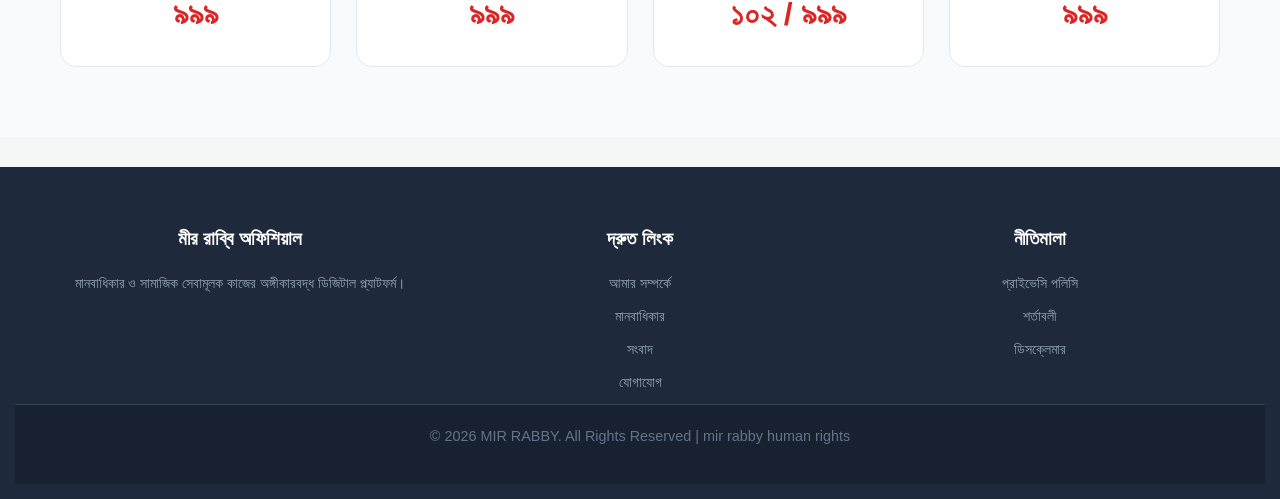
==== commit 450eafea: "Update navigation link text for government offices" ====
--- a/index.html
+++ b/index.html
@@ -59,7 +59,7 @@
             <nav class="nav-menu" id="navMenu">
                 <ul>
                     <li><a href="index.html" class="active">হোম</a></li>
-                    <li><a href="pages/sathia-government-offices.html">সাঁথিয়া সরকারি দপ্তর</a></li>
+                    <li><a href="pages/sathia-government-offices.html">সাঁথিয়ার সরকারি দপ্তরসমূহ</a></li>
                     <li><a href="pages/about.html">আমার সম্পর্কে</a></li>
                     <li><a href="pages/human-rights.html">মানবাধিকার</a></li>
                     <li><a href="pages/santhia-human-rights-hrrs.html">সাঁথিয়া মানবাধিকার HRRS</a></li>
